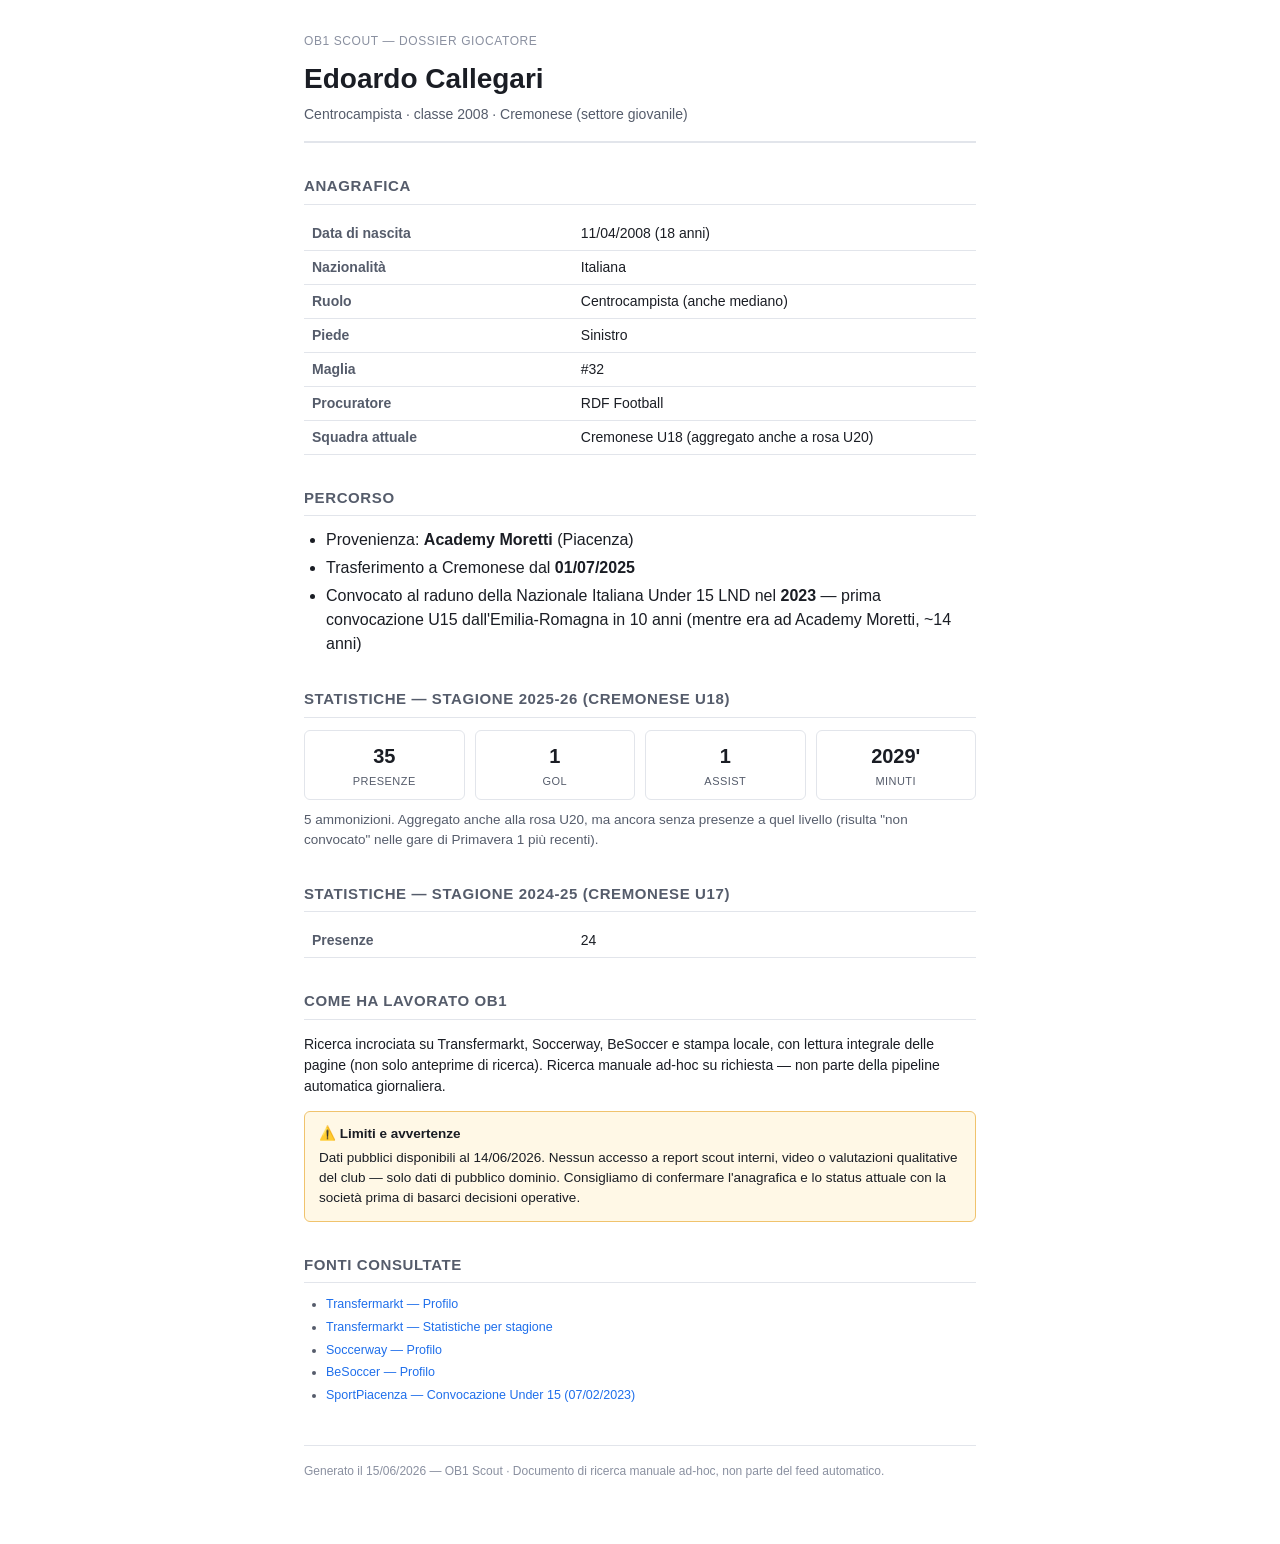
==== reports/dossier_callegari_edoardo_20260615.html @ 521bf4f9 "Add ad-hoc player dossier for K-Sport (Callegari) Manual one-off research report, not part of the au" ====
<!DOCTYPE html>
<html lang="it">
<head>
<meta charset="UTF-8">
<meta name="viewport" content="width=device-width, initial-scale=1.0">
<title>Dossier — Edoardo Callegari | OB1 Scout</title>
<style>
  :root {
    --bg: #ffffff;
    --text: #1a1d24;
    --text-mid: #555c6b;
    --text-lo: #8a90a0;
    --accent: #1f6feb;
    --border: #e2e5eb;
    --warn-bg: #fff8e6;
    --warn-border: #f0c36d;
  }
  * { box-sizing: border-box; }
  body {
    font-family: -apple-system, "Segoe UI", Roboto, Helvetica, Arial, sans-serif;
    background: var(--bg);
    color: var(--text);
    max-width: 720px;
    margin: 0 auto;
    padding: 32px 24px 64px;
    line-height: 1.5;
  }
  header {
    border-bottom: 2px solid var(--border);
    padding-bottom: 16px;
    margin-bottom: 24px;
  }
  .brand {
    font-size: 12px;
    letter-spacing: 0.05em;
    color: var(--text-lo);
    text-transform: uppercase;
    margin-bottom: 8px;
  }
  h1 {
    font-size: 28px;
    margin: 0 0 4px;
  }
  .subtitle {
    font-size: 14px;
    color: var(--text-mid);
  }
  h2 {
    font-size: 15px;
    text-transform: uppercase;
    letter-spacing: 0.04em;
    color: var(--text-mid);
    border-bottom: 1px solid var(--border);
    padding-bottom: 6px;
    margin-top: 32px;
    margin-bottom: 12px;
  }
  table {
    width: 100%;
    border-collapse: collapse;
    font-size: 14px;
  }
  table td, table th {
    text-align: left;
    padding: 6px 8px;
    border-bottom: 1px solid var(--border);
  }
  table th {
    color: var(--text-mid);
    font-weight: 600;
    width: 40%;
  }
  ul {
    margin: 4px 0;
    padding-left: 22px;
  }
  li { margin-bottom: 4px; }
  .note {
    background: var(--warn-bg);
    border: 1px solid var(--warn-border);
    border-radius: 6px;
    padding: 12px 14px;
    font-size: 13.5px;
    margin-top: 12px;
  }
  .note strong { display: block; margin-bottom: 4px; }
  .sources {
    font-size: 12.5px;
    color: var(--text-mid);
  }
  .sources a {
    color: var(--accent);
    text-decoration: none;
    word-break: break-all;
  }
  .sources a:hover { text-decoration: underline; }
  footer {
    margin-top: 40px;
    padding-top: 16px;
    border-top: 1px solid var(--border);
    font-size: 12px;
    color: var(--text-lo);
  }
  .stat-grid {
    display: grid;
    grid-template-columns: repeat(4, 1fr);
    gap: 10px;
    margin-top: 8px;
  }
  .stat-box {
    border: 1px solid var(--border);
    border-radius: 6px;
    padding: 10px 8px;
    text-align: center;
  }
  .stat-box .val {
    font-size: 20px;
    font-weight: 700;
  }
  .stat-box .lbl {
    font-size: 11px;
    color: var(--text-mid);
    text-transform: uppercase;
    letter-spacing: 0.04em;
    margin-top: 2px;
  }
  @media (max-width: 480px) {
    .stat-grid { grid-template-columns: repeat(2, 1fr); }
  }
</style>
</head>
<body>

<header>
  <div class="brand">OB1 Scout — Dossier giocatore</div>
  <h1>Edoardo Callegari</h1>
  <div class="subtitle">Centrocampista · classe 2008 · Cremonese (settore giovanile)</div>
</header>

<h2>Anagrafica</h2>
<table>
  <tr><th>Data di nascita</th><td>11/04/2008 (18 anni)</td></tr>
  <tr><th>Nazionalità</th><td>Italiana</td></tr>
  <tr><th>Ruolo</th><td>Centrocampista (anche mediano)</td></tr>
  <tr><th>Piede</th><td>Sinistro</td></tr>
  <tr><th>Maglia</th><td>#32</td></tr>
  <tr><th>Procuratore</th><td>RDF Football</td></tr>
  <tr><th>Squadra attuale</th><td>Cremonese U18 (aggregato anche a rosa U20)</td></tr>
</table>

<h2>Percorso</h2>
<ul>
  <li>Provenienza: <strong>Academy Moretti</strong> (Piacenza)</li>
  <li>Trasferimento a Cremonese dal <strong>01/07/2025</strong></li>
  <li>Convocato al raduno della Nazionale Italiana Under 15 LND nel <strong>2023</strong> — prima convocazione U15 dall'Emilia-Romagna in 10 anni (mentre era ad Academy Moretti, ~14 anni)</li>
</ul>

<h2>Statistiche — Stagione 2025-26 (Cremonese U18)</h2>
<div class="stat-grid">
  <div class="stat-box"><div class="val">35</div><div class="lbl">Presenze</div></div>
  <div class="stat-box"><div class="val">1</div><div class="lbl">Gol</div></div>
  <div class="stat-box"><div class="val">1</div><div class="lbl">Assist</div></div>
  <div class="stat-box"><div class="val">2029'</div><div class="lbl">Minuti</div></div>
</div>
<p style="font-size:13.5px; color:var(--text-mid); margin-top:10px;">
  5 ammonizioni. Aggregato anche alla rosa U20, ma ancora senza presenze a quel livello (risulta "non convocato" nelle gare di Primavera 1 più recenti).
</p>

<h2>Statistiche — Stagione 2024-25 (Cremonese U17)</h2>
<table>
  <tr><th>Presenze</th><td>24</td></tr>
</table>

<h2>Come ha lavorato OB1</h2>
<p style="font-size:14px;">
  Ricerca incrociata su Transfermarkt, Soccerway, BeSoccer e stampa locale, con lettura integrale
  delle pagine (non solo anteprime di ricerca). Ricerca manuale ad-hoc su richiesta — non parte
  della pipeline automatica giornaliera.
</p>

<div class="note">
  <strong>⚠️ Limiti e avvertenze</strong>
  Dati pubblici disponibili al 14/06/2026. Nessun accesso a report scout interni, video
  o valutazioni qualitative del club — solo dati di pubblico dominio. Consigliamo di confermare
  l'anagrafica e lo status attuale con la società prima di basarci decisioni operative.
</div>

<h2>Fonti consultate</h2>
<ul class="sources">
  <li><a href="https://www.transfermarkt.it/edoardo-callegari/profil/spieler/1269844" target="_blank">Transfermarkt — Profilo</a></li>
  <li><a href="https://www.transfermarkt.it/edoardo-callegari/leistungsdaten/spieler/1269844/saison/" target="_blank">Transfermarkt — Statistiche per stagione</a></li>
  <li><a href="https://it.soccerway.com/giocatore/callegari-edoardo/IqkvxSj4" target="_blank">Soccerway — Profilo</a></li>
  <li><a href="https://it.besoccer.com/giocatore/e-callegari-3566774" target="_blank">BeSoccer — Profilo</a></li>
  <li><a href="https://www.sportpiacenza.it/calcio/calcio-giovanile/academy-moretti-il-giovane-edoardo-callegari-convocato-al-raduno-della-nazionale-italiana-under-15.html" target="_blank">SportPiacenza — Convocazione Under 15 (07/02/2023)</a></li>
</ul>

<footer>
  Generato il 15/06/2026 — OB1 Scout · Documento di ricerca manuale ad-hoc, non parte del feed automatico.
</footer>

</body>
</html>
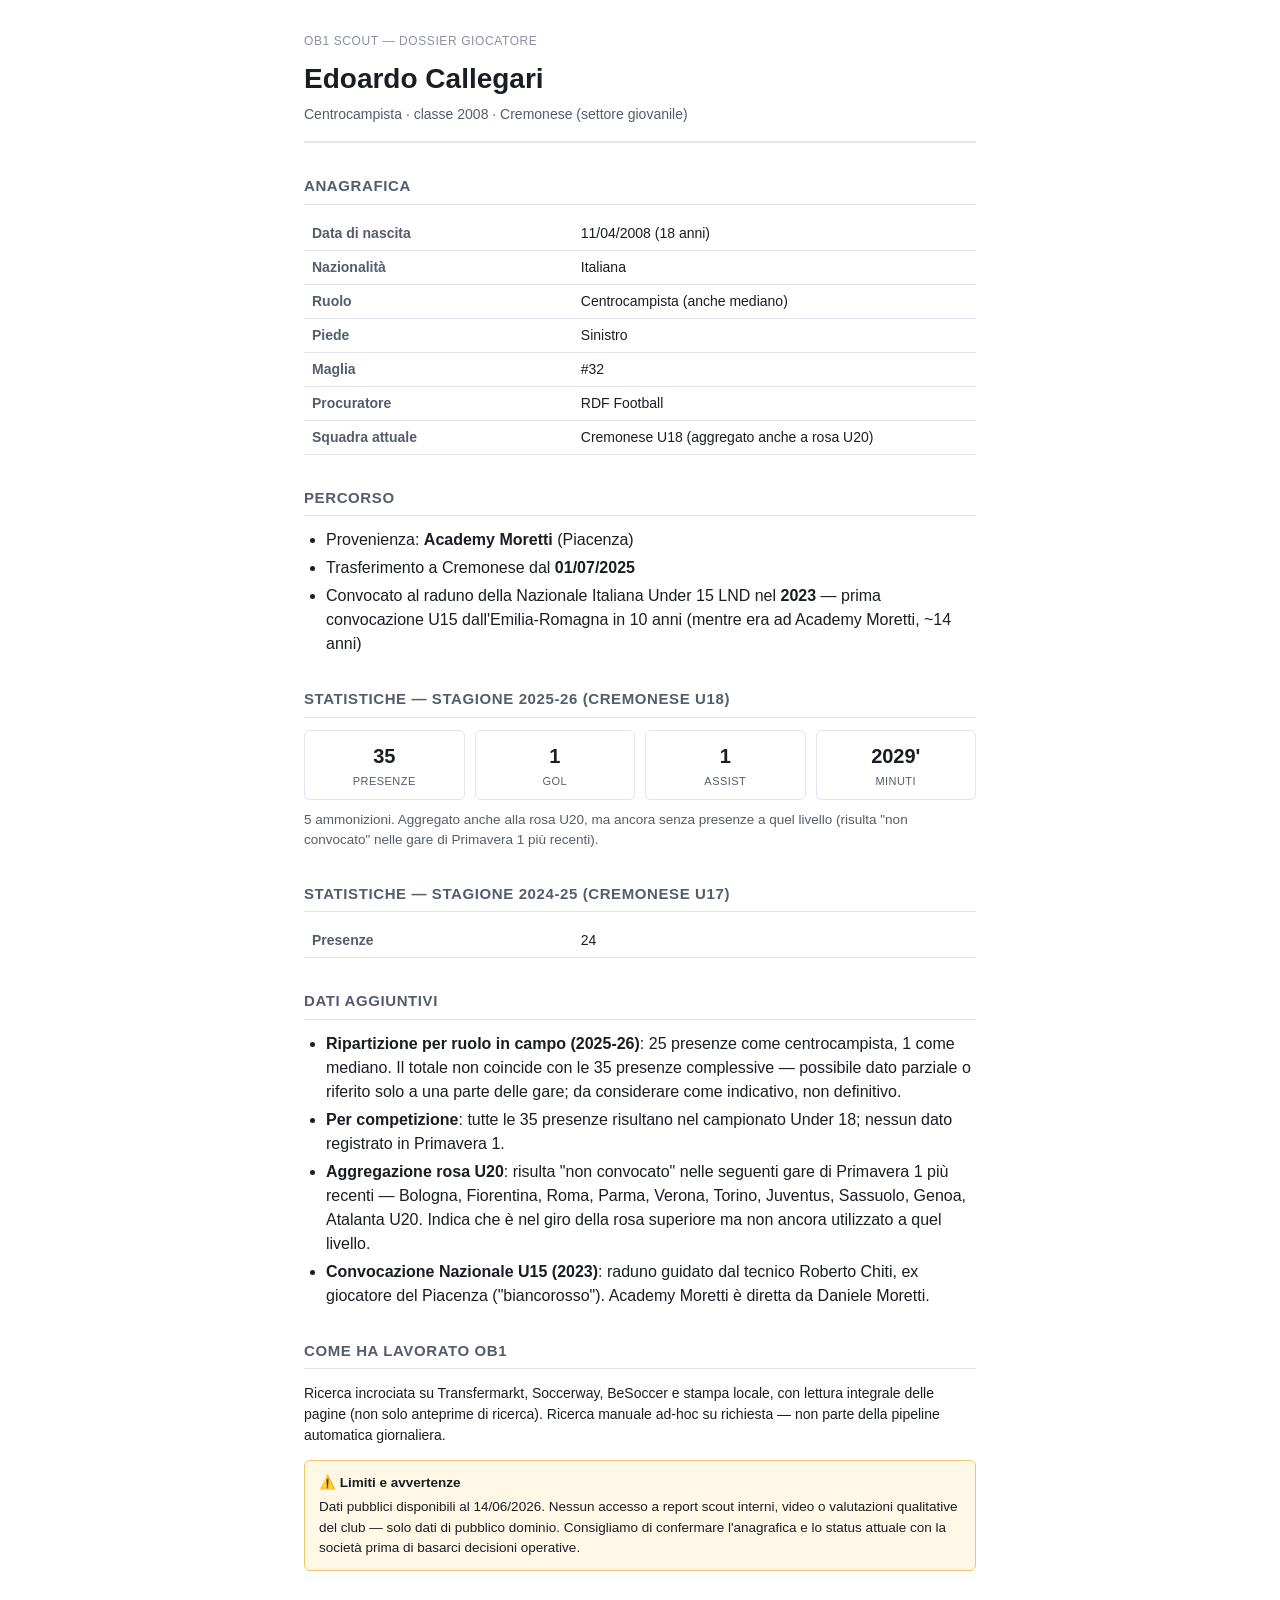
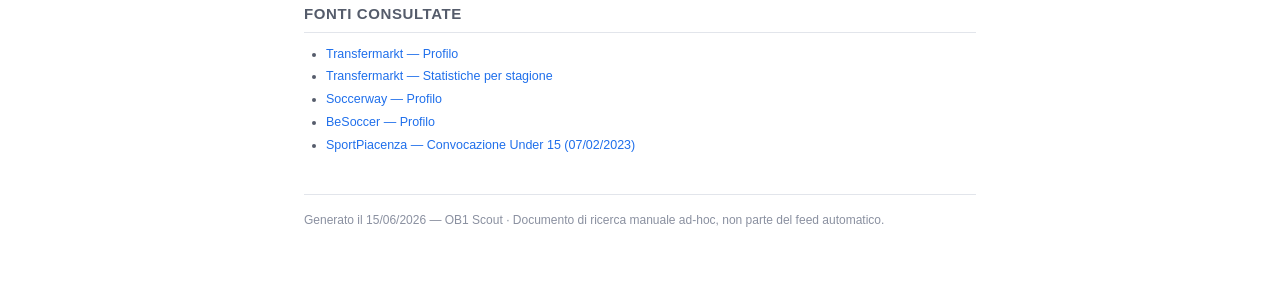
==== commit caaab4d0: "Add additional Jina Reader findings to Callegari dossier Includes position breakdown, U20 squad aggr" ====
--- a/reports/dossier_callegari_edoardo_20260615.html
+++ b/reports/dossier_callegari_edoardo_20260615.html
@@ -171,6 +171,14 @@
   <tr><th>Presenze</th><td>24</td></tr>
 </table>
 
+<h2>Dati aggiuntivi</h2>
+<ul>
+  <li><strong>Ripartizione per ruolo in campo (2025-26)</strong>: 25 presenze come centrocampista, 1 come mediano. Il totale non coincide con le 35 presenze complessive — possibile dato parziale o riferito solo a una parte delle gare; da considerare come indicativo, non definitivo.</li>
+  <li><strong>Per competizione</strong>: tutte le 35 presenze risultano nel campionato Under 18; nessun dato registrato in Primavera 1.</li>
+  <li><strong>Aggregazione rosa U20</strong>: risulta "non convocato" nelle seguenti gare di Primavera 1 più recenti — Bologna, Fiorentina, Roma, Parma, Verona, Torino, Juventus, Sassuolo, Genoa, Atalanta U20. Indica che è nel giro della rosa superiore ma non ancora utilizzato a quel livello.</li>
+  <li><strong>Convocazione Nazionale U15 (2023)</strong>: raduno guidato dal tecnico Roberto Chiti, ex giocatore del Piacenza ("biancorosso"). Academy Moretti è diretta da Daniele Moretti.</li>
+</ul>
+
 <h2>Come ha lavorato OB1</h2>
 <p style="font-size:14px;">
   Ricerca incrociata su Transfermarkt, Soccerway, BeSoccer e stampa locale, con lettura integrale
